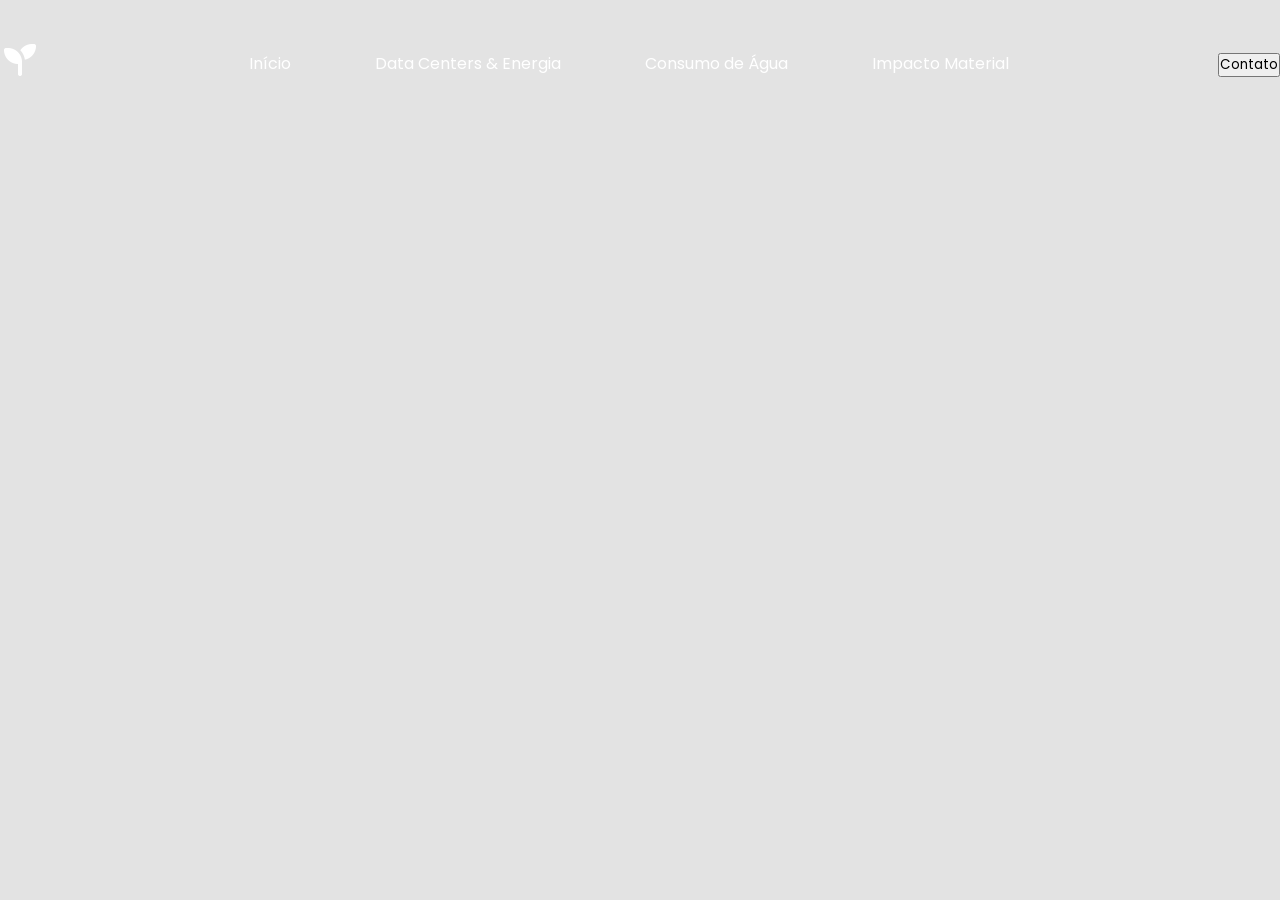
==== pages/agua.html @ 5711cf9c "page-ajuda" ====
<!DOCTYPE html>
<html lang="pt-br">
<head>
    <meta charset="UTF-8">
    <meta name="viewport" content="width=device-width, initial-scale=1.0">
    <title>Data Centers & Energia</title>
    <link rel="stylesheet" href="../css/style.css">
    <link rel="stylesheet" href="../css/agua.css">

    <!-- Google Fonts -->
    <link rel="preconnect" href="https://fonts.googleapis.com">
    <link rel="preconnect" href="https://fonts.gstatic.com" crossorigin>
    <link href="https://fonts.googleapis.com/css2?family=Poppins:ital,wght@0,100;0,200;0,300;0,400;0,500;0,600;0,700;0,800;0,900;1,100;1,200;1,300;1,400;1,500;1,600;1,700;1,800;1,900&display=swap" rel="stylesheet">
    <!-- /Google Fonts -->

</head>
<body>
    <header id="header">
        <div class="interface">
            <section class="logo">
                <img class="logo-branca" src="../images/logo.png" alt="Logotipo do site">
                <img class="logo-preta" src="../images/logo-contraste.png" alt="Logotipo do site">
            </section>

            <section class="menu-desktop">
                <nav>
                    <ul>
                        <li><a href="../index.html">Início</a></li>
                        <li><a href="pages/energia.html">Data Centers & Energia</a></li>
                        <li><a href="pages/agua.html">Consumo de Água</a></li>
                        <li><a href="pages/impacto.html">Impacto Material</a></li>
                    </ul>
                </nav>
            </section>

            <section class="btn-contato">
                <a href="#">
                    <button>Contato</button>
                </a>
            </section>
        </div>
    </header>

    <!-- Scripts de JS -->
    <script src="../js/menu.js"></script>
</body>
</html>
---- css/style.css ----
*{
    margin: 0;
    padding: 0;
    box-sizing: border-box;
    font-family: "Poppins", sans-serif;
}

body {
    background-color: #E3E3E3;
}

.interface {
    max-width: 1280px;
    margin: 0 auto;
}

header .btn-ajuda button, .hero-site button, .ia button, .ajuda .btn-voltar button{
    font-size: 18px;
    background-color: transparent;
    border: 1px solid #fff;
    color: #fff;
    cursor: pointer;
    transform: .5s;
}

header .btn-ajuda button:hover, .hero-site button:hover, .ia button:hover, .ajuda .btn-voltar button:hover{
    background-color: #fff;
    color: #000;
}

/* Estilo do header */
header {
    width: 100%;
    padding: 40px 0;
    position: fixed;
    top: 0;
    left: 0;

    transition: .5s;
    z-index: 999;
}

header .interface {
    display: flex;
    justify-content: space-between;
    align-items: center;
}

header .logo img{
    max-width: 40px;
}

/* Estilo do menu dinâmico */

header .logo img.logo-preta{
    display: none;
}

header.rolar{
    background-color: #fff;
    padding: 20px 0;
    box-shadow: 0 0 8px #00000061;
}

header.rolar .menu-desktop nav ul li a{
    color: #000;
}

header.rolar .btn-ajuda button{
    border: 1px solid #000;
    color: #000;
}

header.rolar .btn-ajuda button:hover{
    background-color: #000;
    color: #fff;
}

header.rolar .logo img.logo-branca{
    display: none;
}

header.rolar .logo img.logo-preta{
    display: block;
}

/* ------------------------ */

header .menu-desktop nav ul{
    list-style-type: none;
}

header .menu-desktop nav ul li{
    display: inline-block;
    margin: 0 40px;
}

header .menu-desktop nav ul li a{
    color: #fff;
    text-decoration: none;
    display: inline-block;
    transition: .2s;
}

.menu-desktop nav a:hover{
    transform: scale(1.05);
}

header .btn-ajuda button{
    width: 140px;
    height: 50px;
}

/* Estilo do hero */
section.hero-site {
    height: 98vh;
    background-image: url(../images/bg-inicio-site.png);
    background-repeat: no-repeat;
    background-size: cover;
    background-position: center;
    color: #fff;
    background-color: rgba(0, 0, 0, 0.5);
    background-blend-mode: multiply;
}

.hero-site .interface{
    display: flex;
    align-items: center;
    height: 100%;
}

.hero-site .txt-hero h1{
    font-size: 4em;
    line-height: 70px;
    font-weight: 200;
}

.hero-site .txt-hero h1 span{
    display: block;
    font-weight: 800;
}

.hero-site .txt-hero p{
    font-size: 20px;
    font-weight: 300;
    margin: 20px 0;
}

.hero-site .txt-hero p span{
    display: block;
}

.hero-site button{
    width: 220px;
    height: 60px;
    font-size: 20px;
}

/* Estilo da criação do ENIAC */
section.historia{
    padding: 80px 0;
}

.historia .itens-container{
    display: flex;
    align-items: center;
    justify-content: space-between;
    gap: 10%;
    margin-bottom: 60px;
}

.historia .itens-container .img-itens img{
    max-width: 480px;
}

.historia .itens-container .txt-itens h3{
    font-size: 3em;
    line-height: 50px;
    margin-bottom: 20px;
}

.itens-container .txt-itens h3 span{
    font-weight: 300;
}

/* Estilo da seção de evolução da IA */
section.ia {
    height: 600px;

    background-image: url(../images/ia-evolucao.jpg);
    background-position: center;
    background-size: cover;
    background-repeat: no-repeat;
    background-attachment: fixed;

    position: relative;
    color: #fff;
    text-align: center;
}

.ia > .overlay{
    position: absolute;
    top: 0;
    left: 0;
    background-color: #000000d7;
    width: 100%;
    height: 100%;
    z-index: 1;
}

.ia > .interface{
    display: flex;
    align-items: center;
    justify-content: center;
    flex-direction: column;
    height: 100%;
    z-index: 2;
    position: relative;
}

.ia h3{
    font-size: 3em;
    line-height: 50px;
    font-weight: 200;
}

.ia h3 span{
    display: block;
    font-weight: 600;
}

.ia p{
    margin: 20px 0;
    font-size: 20px;
    font-weight: 300;
}

.ia button{
    width: 220px;
    height: 60px;
}

/* Estilo da sessão como funciona */
section.como-funciona{
    padding: 80px 0;
}

.txt-funciona, .instrucoes{
    display: inline-block;
    width: 50%;
    margin-right: -4px;
    vertical-align: top;
}

.como-funciona .txt-funciona{
    position: sticky;
    top: 50%;
    padding-bottom: 30px;
}

.como-funciona .txt-funciona h3{
    font-size: 4em;
    line-height: 60px;
    font-weight: 300;
}

.como-funciona .txt-funciona h3 span{
    display: block;
    font-weight: 700;
}

.instrucoes .instru-box{
    display: flex;
    align-items: center;
    gap: 20px;

    margin-bottom: 40px;
    border: 2px solid #000;
    padding: 20px;
}

.instrucoes .instru-box img{
    max-width: 100px;
}

.instrucoes .instru-box h4{
    font-size: 1.5em;
    font-weight: 800;
    margin-bottom: 10px;
}

.instrucoes .instru-box h4 span{
    font-weight: 300;
}

.instrucoes .instru-box p{
    line-height: 20px;
}

/* Estilo do rodapé */
footer{
    background-color: #000;
    width: 100%;
    text-align: center;
    padding: 30px 0;
}

footer .bottom-footer p{
    color: #fff;
    margin-top: 10px;
}

/* Header -Como ajudar */



header .logo img{
    max-width: 40px;
}

.ajuda header{
    background-color: #000;
    width: 100%;
    padding: 40px 0;
    position: fixed;
    top: 0;
    left: 0;

    transition: .5s;
    z-index: 999;
}

/* Botão Voltar */

.ajuda .btn-voltar button{
    width: 140px;
    height: 50px;
}

/* Sessão Como Ajudar */

section.como-ajudar{
    padding: 80px 0;
}

.txt-ajudar, .ajudar{
    width: 50%;
}

.como-ajudar .txt-ajudar{
    position: sticky;
    top: 50%;
    padding-bottom: 30px;
}

.como-ajudar .txt-ajudar h3{
    font-size: 4em;
    line-height: 60px;
    font-weight: 300;
}

.como-ajudar .txt-ajudar h3 span{
    display: block;
    font-weight: 700;
}

.ajudar .ajudar-box{
    display: flex;
    align-items: center;
    gap: 20px;

    margin-bottom: 40px;
    border: 2px solid #000;
    padding: 20px;
}

.ajudar .ajudar-box img{
    max-width: 100px;
}

.ajudar .ajudar-box h4{
    font-size: 1.5em;
    font-weight: 800;
    margin-bottom: 10px;
}

.ajudar .ajudar-box h4 span{
    font-weight: 300;
}

.ajudar .ajudar-box p{
    line-height: 20px;
}

.como-ajudar .interface{
    display: flex;
    align-items: center;
    justify-content: center;
    gap: 60px;
}

section.como-ajudar{
    padding: 180px 0 80px 0;
}
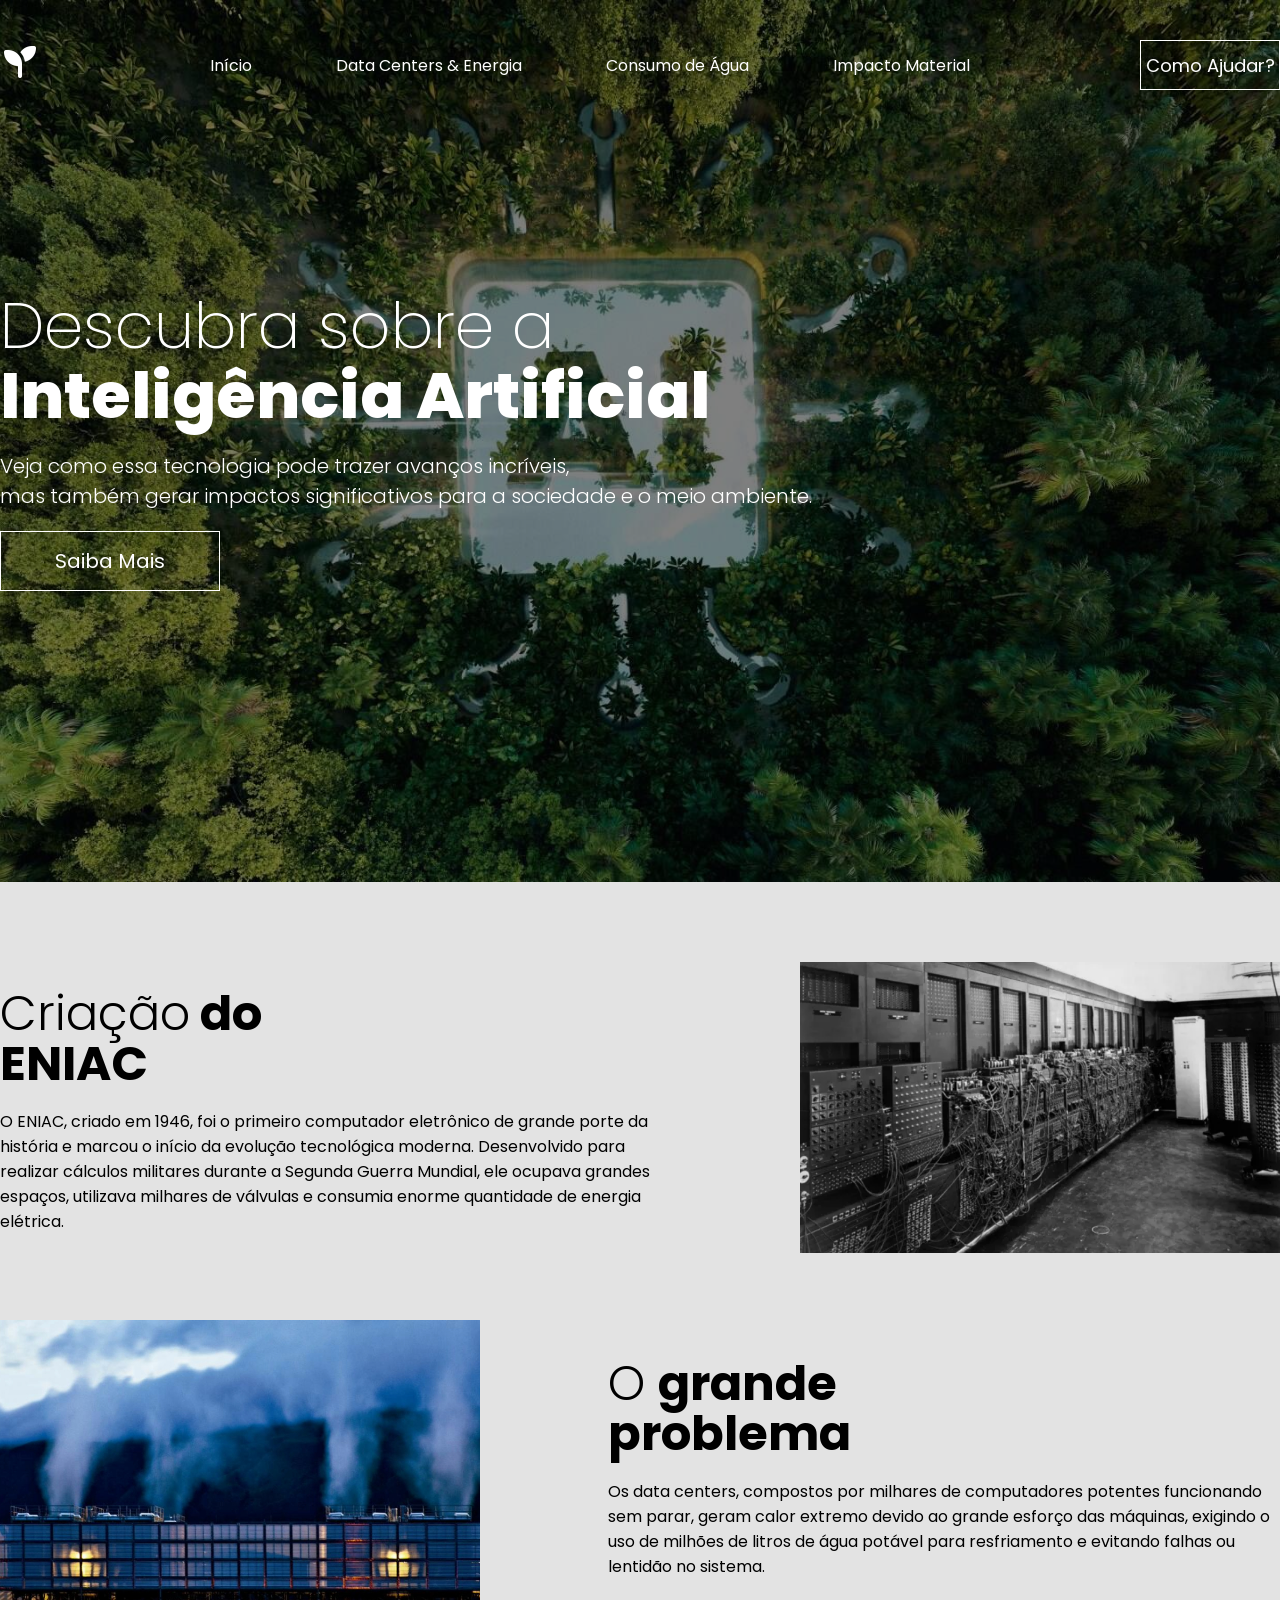
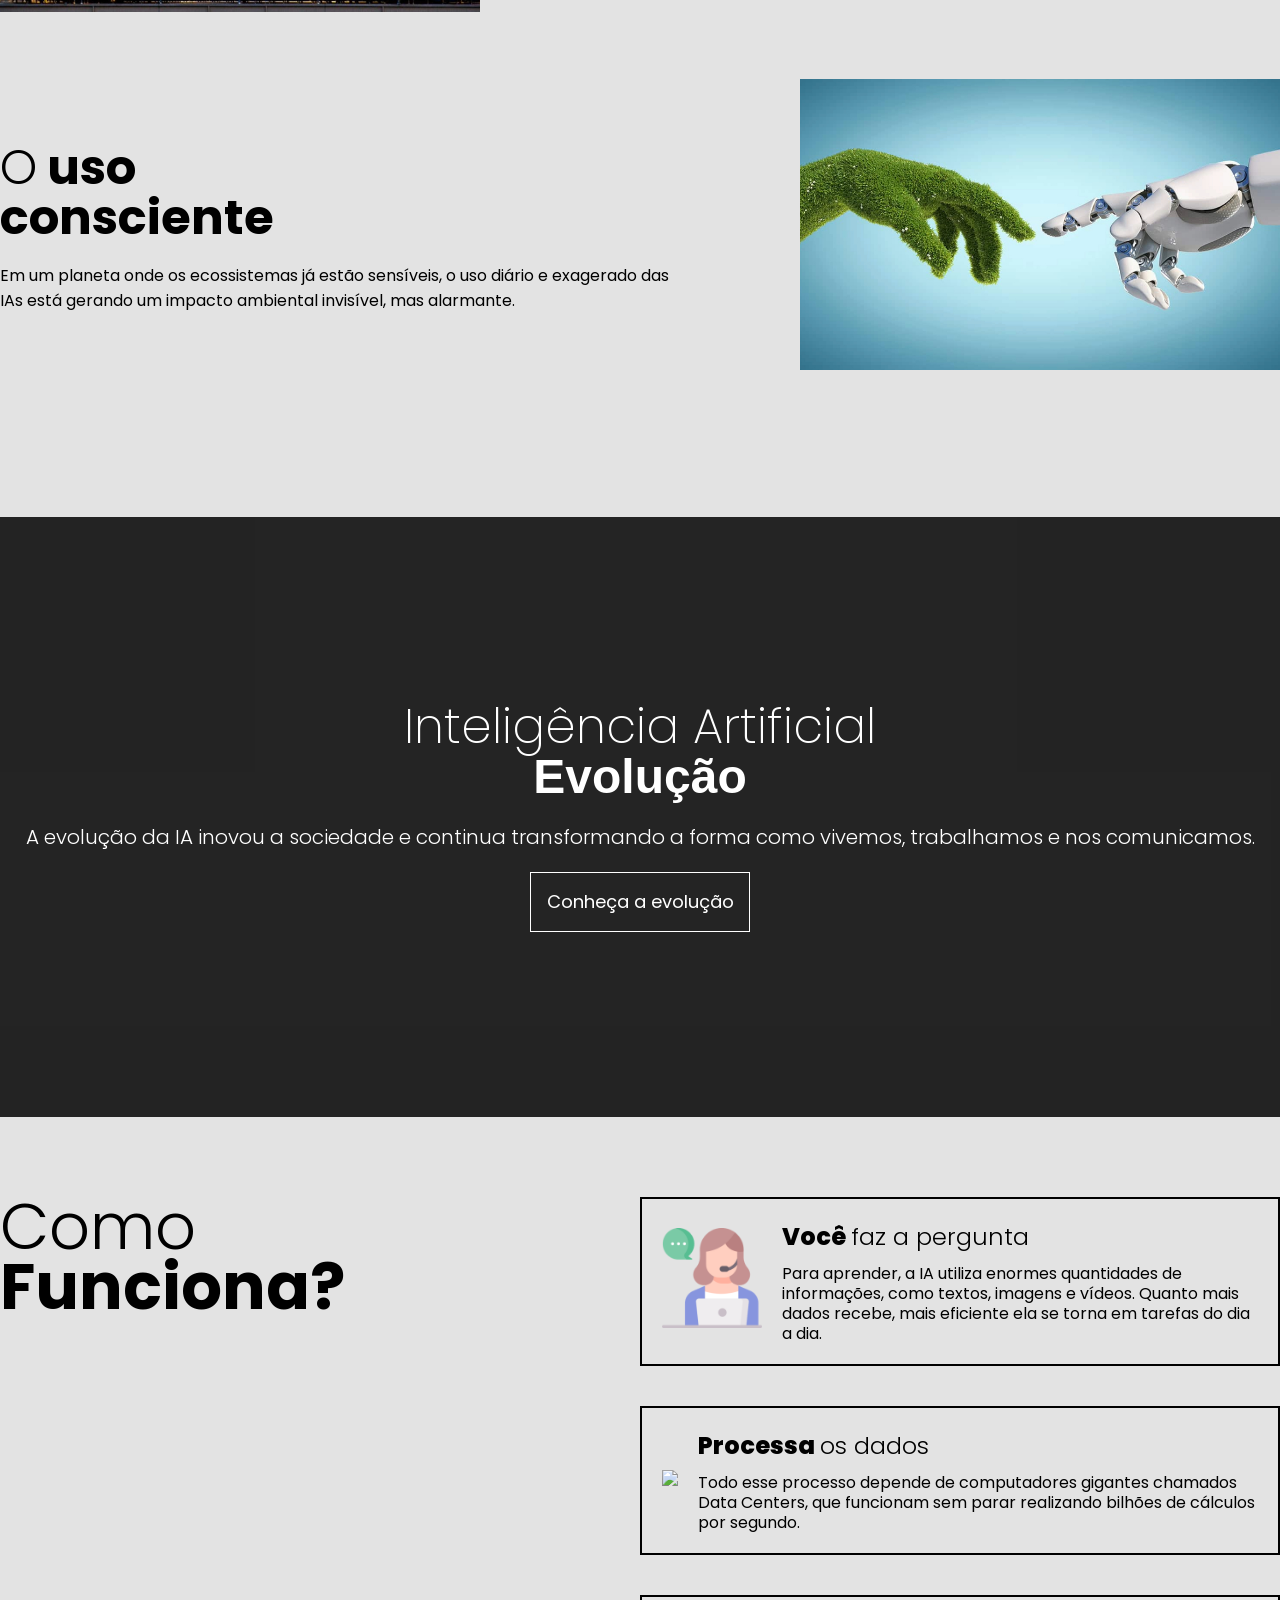
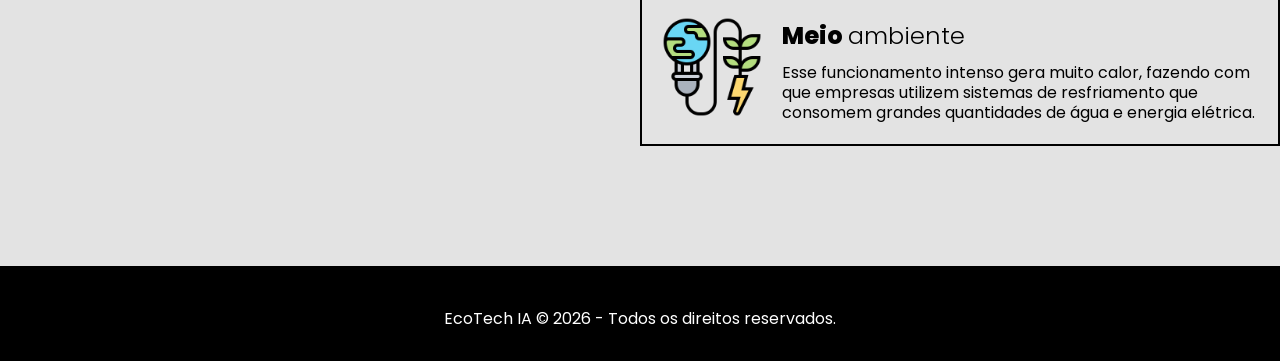
==== commit f024e356: "pages" ====
--- a/pages/agua.html
+++ b/pages/agua.html
@@ -3,9 +3,7 @@
 <head>
     <meta charset="UTF-8">
     <meta name="viewport" content="width=device-width, initial-scale=1.0">
-    <title>Data Centers & Energia</title>
     <link rel="stylesheet" href="../css/style.css">
-    <link rel="stylesheet" href="../css/agua.css">
 
     <!-- Google Fonts -->
     <link rel="preconnect" href="https://fonts.googleapis.com">
@@ -13,8 +11,9 @@
     <link href="https://fonts.googleapis.com/css2?family=Poppins:ital,wght@0,100;0,200;0,300;0,400;0,500;0,600;0,700;0,800;0,900;1,100;1,200;1,300;1,400;1,500;1,600;1,700;1,800;1,900&display=swap" rel="stylesheet">
     <!-- /Google Fonts -->
 
+    <title>Data Centers & Energia</title>
 </head>
-<body>
+<body class="agua">
     <header id="header">
         <div class="interface">
             <section class="logo">
@@ -26,21 +25,135 @@
                 <nav>
                     <ul>
                         <li><a href="../index.html">Início</a></li>
-                        <li><a href="pages/energia.html">Data Centers & Energia</a></li>
-                        <li><a href="pages/agua.html">Consumo de Água</a></li>
-                        <li><a href="pages/impacto.html">Impacto Material</a></li>
+                        <li><a href="energia.html">Data Centers & Energia</a></li>
+                        <li><a href="agua.html">Consumo de Água</a></li>
+                        <li><a href="impacto.html">Impacto Material</a></li>
                     </ul>
                 </nav>
             </section>
 
-            <section class="btn-contato">
-                <a href="#">
-                    <button>Contato</button>
+            <section class="btn-ajuda">
+                <a href="ajuda.html">
+                    <button>Como Ajudar?</button>
                 </a>
             </section>
         </div>
     </header>
 
+    <section class="hero-site">
+        <div class="interface">
+            <div class="txt-hero">
+                <h1>Descubra sobre a <span>Inteligência Artificial</span></h1>
+                <p>Veja como essa tecnologia pode trazer avanços incríveis, <span>mas também gerar impactos significativos para a sociedade e o meio ambiente.</span></p>
+                <a href="#">
+                    <button>Saiba Mais</button>
+                </a>
+            </div>
+        </div>
+    </section>
+
+    <section class="estrutura">
+        <div class="interface">
+            <article class="itens-container">
+                <div class="txt-itens">
+                    <h3><span>Criação</span> do<br> ENIAC</h3>
+                    <p>O ENIAC, criado em 1946, foi o primeiro computador eletrônico de grande porte da história e marcou o início da evolução tecnológica moderna. Desenvolvido para realizar cálculos militares durante a Segunda Guerra Mundial, ele ocupava grandes espaços, utilizava milhares de válvulas e consumia enorme quantidade de energia elétrica.</p>
+                </div>
+
+                <div class="img-itens">
+                    <img src="../images/eniac.png">
+                </div>
+            </article>
+
+            <article class="itens-container">
+                <div class="img-itens">
+                    <img src="../images/resfriamento-ia.jpg">
+                </div>
+
+                <div class="txt-itens">
+                    <h3><span>O </span> grande<br> problema</h3>
+                    <p>Os data centers, compostos por milhares de computadores potentes funcionando sem parar, geram calor extremo devido ao grande esforço das máquinas, exigindo o uso de milhões de litros de água potável para resfriamento e evitando falhas ou lentidão no sistema.</p>
+                </div>
+
+                
+            </article>
+
+            <article class="itens-container">
+                <div class="txt-itens">
+                    <h3><span>O</span> uso<br> consciente</h3>
+                    <p>Em um planeta onde os ecossistemas já estão sensíveis, o uso diário e exagerado das IAs está gerando um impacto ambiental invisível, mas alarmante.</p>
+                </div>
+
+                <div class="img-itens">
+                    <img src="../images/uso-consciente.jpg">
+                </div>
+            </article>
+        </div>
+    </section>
+
+    <section class="ia">
+        <div class="interface">
+            <h3>Inteligência Artificial <span>Evolução</span></h3>
+            <p>A evolução da IA inovou a sociedade e continua transformando a forma como vivemos, trabalhamos e nos comunicamos.</p>
+            <a href="#">
+                <button>Conheça a evolução</button>
+            </a>
+        </div>
+
+        <div class="overlay"></div>
+
+    </section>
+
+    <section class="como-funciona">
+        <div class="interface">
+            <div class="txt-funciona">
+                <h3>Como <span>Funciona?</span></h3>
+            </div>
+
+            <div class="instrucoes">
+
+                <article class="instru-box">
+                    <div class="img-instru-box">
+                        <img src="../images/pergunta.png">
+                    </div>
+                    <div class="txt-instru-box">
+                        <h4>Você <span>faz a pergunta</span></h4>
+                        <p>Para aprender, a IA utiliza enormes quantidades de informações, como textos, imagens e vídeos. Quanto mais dados recebe, mais eficiente ela se torna em tarefas do dia a dia.</p>
+                    </div>
+                </article>
+
+                <article class="instru-box">
+                    <div class="../img-instru-box">
+                        <img src="images/data-center.png">
+                    </div>
+                    <div class="txt-instru-box">
+                        <h4>Processa <span>os dados</span></h4>
+                        <p>Todo esse processo depende de computadores gigantes chamados Data Centers, que funcionam sem parar realizando bilhões de cálculos por segundo.</p>
+                    </div>
+                </article>
+
+                <article class="instru-box">
+                    <div class="img-instru-box">
+                        <img src="../images/energia.png">
+                    </div>
+                    <div class="txt-instru-box">
+                        <h4>Meio <span>ambiente</span></h4>
+                        <p>Esse funcionamento intenso gera muito calor, fazendo com que empresas utilizem sistemas de resfriamento que consomem grandes quantidades de água e energia elétrica.</p>
+                    </div>
+                </article>
+            </div>
+        </div>
+    </section>
+
+    <footer>
+        <div class="interface">
+            <section class="bottom-footer">
+                <p>EcoTech IA &copy; 2026 - Todos os direitos reservados.</p>
+            </section>
+            
+        </div>
+    </footer>
+
     <!-- Scripts de JS -->
     <script src="../js/menu.js"></script>
 </body>
--- a/css/style.css
+++ b/css/style.css
@@ -29,7 +29,7 @@
 }
 
 /* Estilo do header */
-header {
+header, .energia header, .agua header, .impacto header{
     width: 100%;
     padding: 40px 0;
     position: fixed;
@@ -40,73 +40,73 @@
     z-index: 999;
 }
 
-header .interface {
+header .interface, .energia header .interface, .agua header .interface, .impacto header .interface{
     display: flex;
     justify-content: space-between;
     align-items: center;
 }
 
-header .logo img{
+header .logo img, .energia header .logo img, .agua header .logo img, .impacto header .logo img{
     max-width: 40px;
 }
 
 /* Estilo do menu dinâmico */
 
-header .logo img.logo-preta{
+header .logo img.logo-preta, .energia header .logo img.logo-preta, .agua header .logo img.logo-preta, .impacto header .logo img.logo-preta{
     display: none;
 }
 
-header.rolar{
+header.rolar, .energia header.rolar, .agua header.rolar{
     background-color: #fff;
     padding: 20px 0;
     box-shadow: 0 0 8px #00000061;
 }
 
-header.rolar .menu-desktop nav ul li a{
+header.rolar .menu-desktop nav ul li a, .energia header.rolar .menu-desktop nav ul li a, .agua header.rolar .menu-desktop nav ul li a, .impacto header.rolar .menu-desktop nav ul li a, header.rolar .btn-ajuda button, .energia header.rolar .btn-ajuda button, agua header.rolar .btn-ajuda button, impacto header.rolar .btn-ajuda button{
     color: #000;
 }
 
-header.rolar .btn-ajuda button{
+header.rolar .btn-ajuda button, .energia header.rolar .btn-ajuda button, agua header.rolar .btn-ajuda button, impacto header.rolar .btn-ajuda button{
     border: 1px solid #000;
     color: #000;
 }
 
-header.rolar .btn-ajuda button:hover{
+header.rolar .btn-ajuda button:hover, .energia header.rolar .btn-ajuda button:hover, .agua header.rolar .btn-ajuda button:hover, .impacto header.rolar .btn-ajuda button:hover{
     background-color: #000;
     color: #fff;
 }
 
-header.rolar .logo img.logo-branca{
+header.rolar .logo img.logo-branca, .energia header.rolar .logo img.logo-branca, .agua header.rolar .logo img.logo-branca{
     display: none;
 }
 
-header.rolar .logo img.logo-preta{
+header.rolar .logo img.logo-preta, .energia header.rolar .logo img.logo-preta, .agua header.rolar .logo img.logo-preta, .impacto header.rolar .logo img.logo-preta{
     display: block;
 }
 
 /* ------------------------ */
 
-header .menu-desktop nav ul{
+header .menu-desktop nav ul, .energia header .menu-desktop nav ul, .agua header .menu-desktop nav ul{
     list-style-type: none;
 }
 
-header .menu-desktop nav ul li{
+header .menu-desktop nav ul li, .energia header .menu-desktop nav ul li, .agua header .menu-desktop nav ul li, .impacto header .menu-desktop nav ul li{
     display: inline-block;
     margin: 0 40px;
 }
 
-header .menu-desktop nav ul li a{
+header .menu-desktop nav ul li a, .energia header .menu-desktop nav ul li a, .agua header .menu-desktop nav ul li a, .impacto header .menu-desktop nav ul li a{
     color: #fff;
     text-decoration: none;
     display: inline-block;
     transition: .2s;
 }
 
-.menu-desktop nav a:hover{
+.menu-desktop nav a:hover, .energia .menu-desktop nav a:hover, .agua .menu-desktop nav a:hover, .impacto .menu-desktop nav a:hover{
     transform: scale(1.05);
 }
 
-header .btn-ajuda button{
+header .btn-ajuda button, .energia header .btn-ajuda button, .agua header .btn-ajuda button, .impacto header .btn-ajuda button{
     width: 140px;
     height: 50px;
 }
@@ -157,11 +157,11 @@
 }
 
 /* Estilo da criação do ENIAC */
-section.historia{
+section.historia, section.estrutura{
     padding: 80px 0;
 }
 
-.historia .itens-container{
+.historia .itens-container, .estrutura .itens-container{
     display: flex;
     align-items: center;
     justify-content: space-between;
@@ -169,17 +169,17 @@
     margin-bottom: 60px;
 }
 
-.historia .itens-container .img-itens img{
+.historia .itens-container .img-itens img, .estrutura .itens-container .img-itens img{
     max-width: 480px;
 }
 
-.historia .itens-container .txt-itens h3{
+.historia .itens-container .txt-itens h3, .estrutura .itens-container .txt-itens h3{
     font-size: 3em;
     line-height: 50px;
     margin-bottom: 20px;
 }
 
-.itens-container .txt-itens h3 span{
+.itens-container .txt-itens h3 span, .estrutura .itens-container .txt-itens h3 span{
     font-weight: 300;
 }
 
@@ -310,9 +310,7 @@
     margin-top: 10px;
 }
 
-/* Header -Como ajudar */
-
-
+/* Header - Como ajudar */
 
 header .logo img{
     max-width: 40px;
@@ -402,3 +400,6 @@
 section.como-ajudar{
     padding: 180px 0 80px 0;
 }
+
+/* Header - Data Centers & Energia */
+
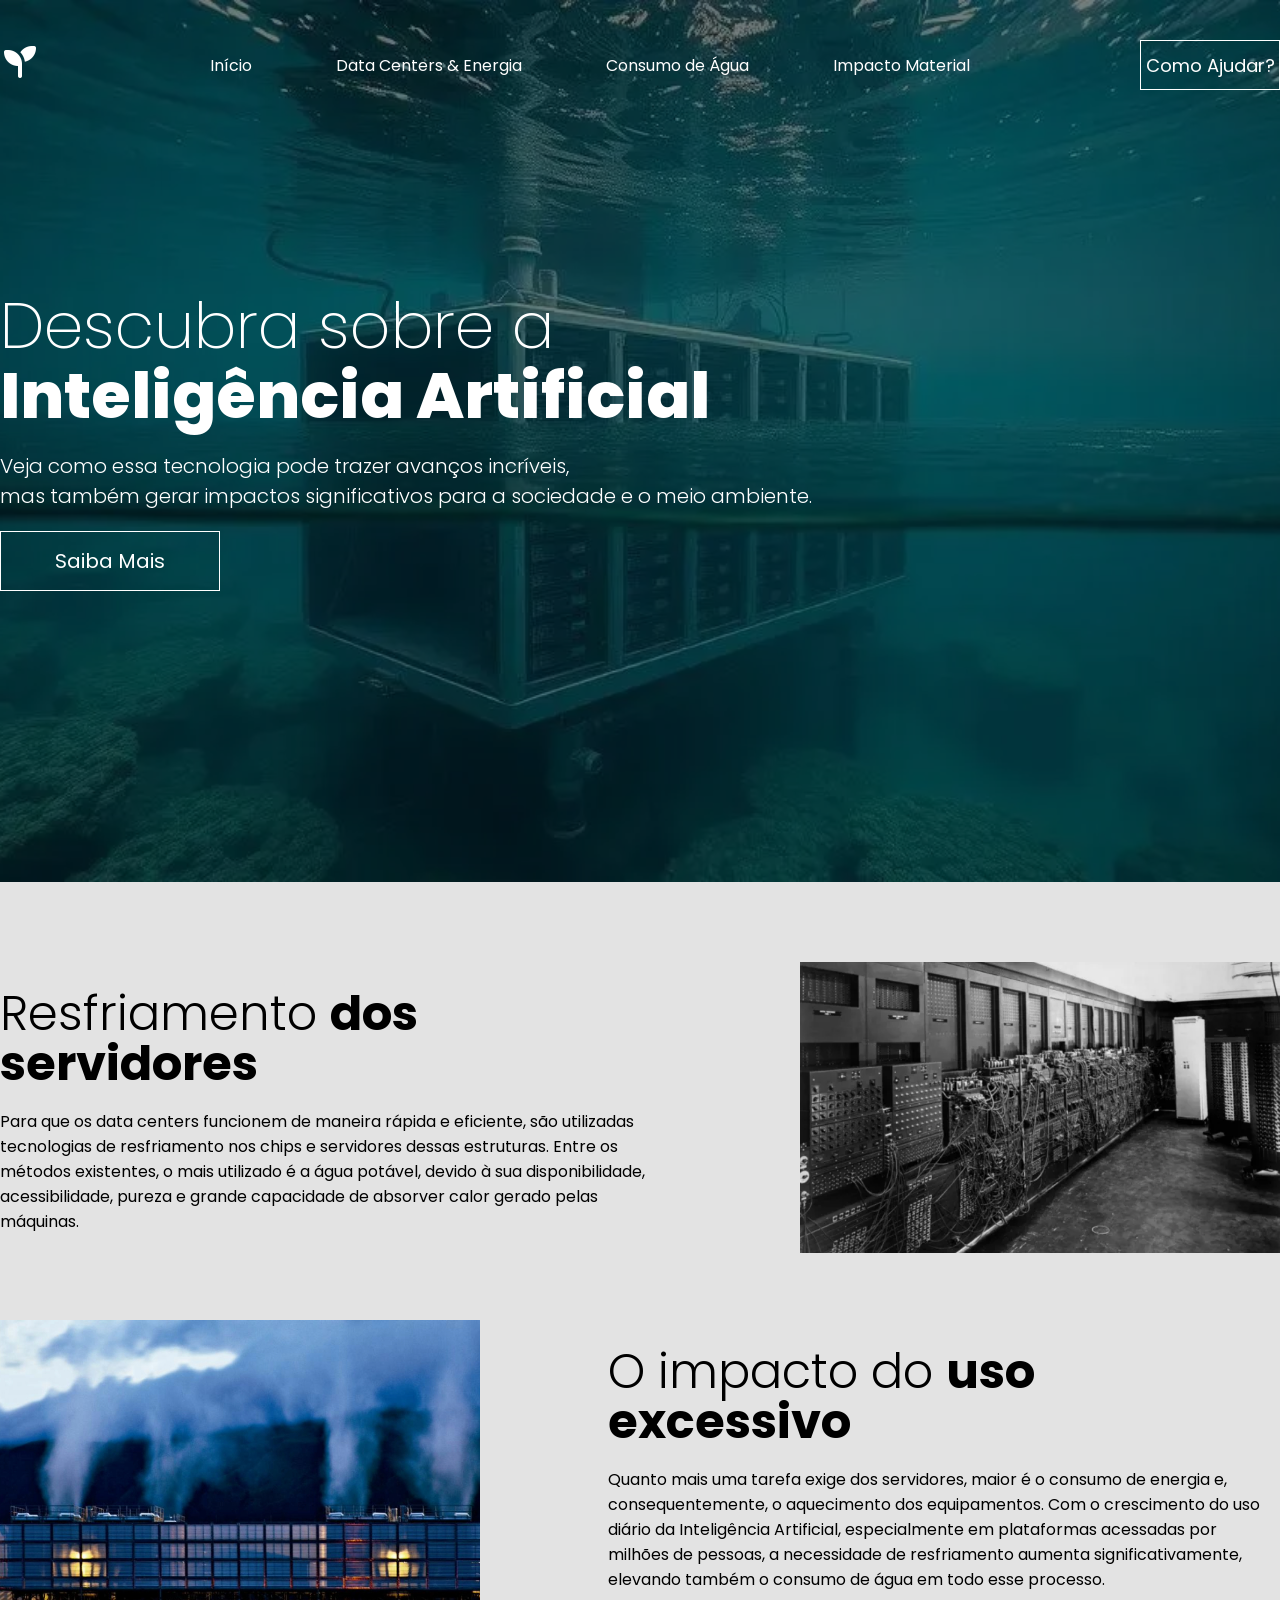
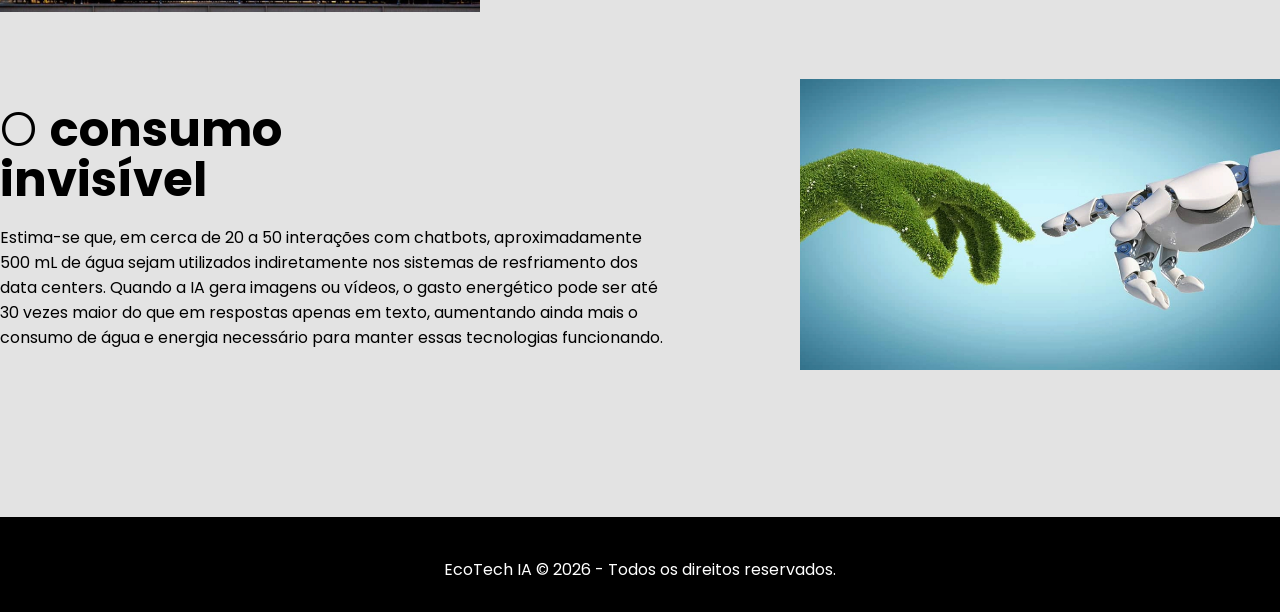
==== commit 6408d98e: "todas-pages" ====
--- a/pages/agua.html
+++ b/pages/agua.html
@@ -56,8 +56,8 @@
         <div class="interface">
             <article class="itens-container">
                 <div class="txt-itens">
-                    <h3><span>Criação</span> do<br> ENIAC</h3>
-                    <p>O ENIAC, criado em 1946, foi o primeiro computador eletrônico de grande porte da história e marcou o início da evolução tecnológica moderna. Desenvolvido para realizar cálculos militares durante a Segunda Guerra Mundial, ele ocupava grandes espaços, utilizava milhares de válvulas e consumia enorme quantidade de energia elétrica.</p>
+                    <h3><span>Resfriamento </span>dos <br>servidores</h3>
+                    <p>Para que os data centers funcionem de maneira rápida e eficiente, são utilizadas tecnologias de resfriamento nos chips e servidores dessas estruturas. Entre os métodos existentes, o mais utilizado é a água potável, devido à sua disponibilidade, acessibilidade, pureza e grande capacidade de absorver calor gerado pelas máquinas.</p>
                 </div>
 
                 <div class="img-itens">
@@ -71,8 +71,8 @@
                 </div>
 
                 <div class="txt-itens">
-                    <h3><span>O </span> grande<br> problema</h3>
-                    <p>Os data centers, compostos por milhares de computadores potentes funcionando sem parar, geram calor extremo devido ao grande esforço das máquinas, exigindo o uso de milhões de litros de água potável para resfriamento e evitando falhas ou lentidão no sistema.</p>
+                    <h3><span>O impacto do </span>uso <br>excessivo</h3>
+                    <p>Quanto mais uma tarefa exige dos servidores, maior é o consumo de energia e, consequentemente, o aquecimento dos equipamentos. Com o crescimento do uso diário da Inteligência Artificial, especialmente em plataformas acessadas por milhões de pessoas, a necessidade de resfriamento aumenta significativamente, elevando também o consumo de água em todo esse processo.</p>
                 </div>
 
                 
@@ -80,68 +80,14 @@
 
             <article class="itens-container">
                 <div class="txt-itens">
-                    <h3><span>O</span> uso<br> consciente</h3>
-                    <p>Em um planeta onde os ecossistemas já estão sensíveis, o uso diário e exagerado das IAs está gerando um impacto ambiental invisível, mas alarmante.</p>
+                    <h3><span>O </span>consumo <br>invisível</h3>
+                    <p>Estima-se que, em cerca de 20 a 50 interações com chatbots, aproximadamente 500 mL de água sejam utilizados indiretamente nos sistemas de resfriamento dos data centers. Quando a IA gera imagens ou vídeos, o gasto energético pode ser até 30 vezes maior do que em respostas apenas em texto, aumentando ainda mais o consumo de água e energia necessário para manter essas tecnologias funcionando.</p>
                 </div>
 
                 <div class="img-itens">
                     <img src="../images/uso-consciente.jpg">
                 </div>
             </article>
-        </div>
-    </section>
-
-    <section class="ia">
-        <div class="interface">
-            <h3>Inteligência Artificial <span>Evolução</span></h3>
-            <p>A evolução da IA inovou a sociedade e continua transformando a forma como vivemos, trabalhamos e nos comunicamos.</p>
-            <a href="#">
-                <button>Conheça a evolução</button>
-            </a>
-        </div>
-
-        <div class="overlay"></div>
-
-    </section>
-
-    <section class="como-funciona">
-        <div class="interface">
-            <div class="txt-funciona">
-                <h3>Como <span>Funciona?</span></h3>
-            </div>
-
-            <div class="instrucoes">
-
-                <article class="instru-box">
-                    <div class="img-instru-box">
-                        <img src="../images/pergunta.png">
-                    </div>
-                    <div class="txt-instru-box">
-                        <h4>Você <span>faz a pergunta</span></h4>
-                        <p>Para aprender, a IA utiliza enormes quantidades de informações, como textos, imagens e vídeos. Quanto mais dados recebe, mais eficiente ela se torna em tarefas do dia a dia.</p>
-                    </div>
-                </article>
-
-                <article class="instru-box">
-                    <div class="../img-instru-box">
-                        <img src="images/data-center.png">
-                    </div>
-                    <div class="txt-instru-box">
-                        <h4>Processa <span>os dados</span></h4>
-                        <p>Todo esse processo depende de computadores gigantes chamados Data Centers, que funcionam sem parar realizando bilhões de cálculos por segundo.</p>
-                    </div>
-                </article>
-
-                <article class="instru-box">
-                    <div class="img-instru-box">
-                        <img src="../images/energia.png">
-                    </div>
-                    <div class="txt-instru-box">
-                        <h4>Meio <span>ambiente</span></h4>
-                        <p>Esse funcionamento intenso gera muito calor, fazendo com que empresas utilizem sistemas de resfriamento que consomem grandes quantidades de água e energia elétrica.</p>
-                    </div>
-                </article>
-            </div>
         </div>
     </section>
 
--- a/css/style.css
+++ b/css/style.css
@@ -401,5 +401,139 @@
     padding: 180px 0 80px 0;
 }
 
-/* Header - Data Centers & Energia */
-
+/* Hero - Data Centers & Energia */
+
+.energia section.hero-site {
+    height: 98vh;
+    background-image: url(../images/bg-data-center.jpg);
+    background-repeat: no-repeat;
+    background-size: cover;
+    background-position: center;
+    color: #fff;
+    background-color: rgba(0, 0, 0, 0.5);
+    background-blend-mode: multiply;
+}
+
+.energia .hero-site .interface{
+    display: flex;
+    align-items: center;
+    height: 100%;
+}
+
+.energia .hero-site .txt-hero h1{
+    font-size: 4em;
+    line-height: 70px;
+    font-weight: 200;
+}
+
+.energia .hero-site .txt-hero h1 span{
+    display: block;
+    font-weight: 800;
+}
+
+.energia .hero-site .txt-hero p{
+    font-size: 20px;
+    font-weight: 300;
+    margin: 20px 0;
+}
+
+.energia .hero-site .txt-hero p span{
+    display: block;
+}
+
+.hero-site button{
+    width: 220px;
+    height: 60px;
+    font-size: 20px;
+}
+
+/* Hero - Consumo de Água */
+.agua section.hero-site {
+    height: 98vh;
+    background-image: url(../images/agua-bg.png);
+    background-repeat: no-repeat;
+    background-size: cover;
+    background-position: center;
+    color: #fff;
+    background-color: rgba(0, 0, 0, 0.5);
+    background-blend-mode: multiply;
+}
+
+.agua .hero-site .interface{
+    display: flex;
+    align-items: center;
+    height: 100%;
+}
+
+.agua .hero-site .txt-hero h1{
+    font-size: 4em;
+    line-height: 70px;
+    font-weight: 200;
+}
+
+.agua .hero-site .txt-hero h1 span{
+    display: block;
+    font-weight: 800;
+}
+
+.agua .hero-site .txt-hero p{
+    font-size: 20px;
+    font-weight: 300;
+    margin: 20px 0;
+}
+
+.agua .hero-site .txt-hero p span{
+    display: block;
+}
+
+.hero-site button{
+    width: 220px;
+    height: 60px;
+    font-size: 20px;
+}
+
+/* Hero - Impacto Ambiental */
+
+.impacto section.hero-site {
+    height: 98vh;
+    background-image: url(../images/bg-impacto.jpg);
+    background-repeat: no-repeat;
+    background-size: cover;
+    background-position: center;
+    color: #fff;
+    background-color: rgba(0, 0, 0, 0.5);
+    background-blend-mode: multiply;
+}
+
+.impacto .hero-site .interface{
+    display: flex;
+    align-items: center;
+    height: 100%;
+}
+
+.impacto .hero-site .txt-hero h1{
+    font-size: 4em;
+    line-height: 70px;
+    font-weight: 200;
+}
+
+.impacto .hero-site .txt-hero h1 span{
+    display: block;
+    font-weight: 800;
+}
+
+.impacto .hero-site .txt-hero p{
+    font-size: 20px;
+    font-weight: 300;
+    margin: 20px 0;
+}
+
+.impacto .hero-site .txt-hero p span{
+    display: block;
+}
+
+.hero-site button{
+    width: 220px;
+    height: 60px;
+    font-size: 20px;
+}
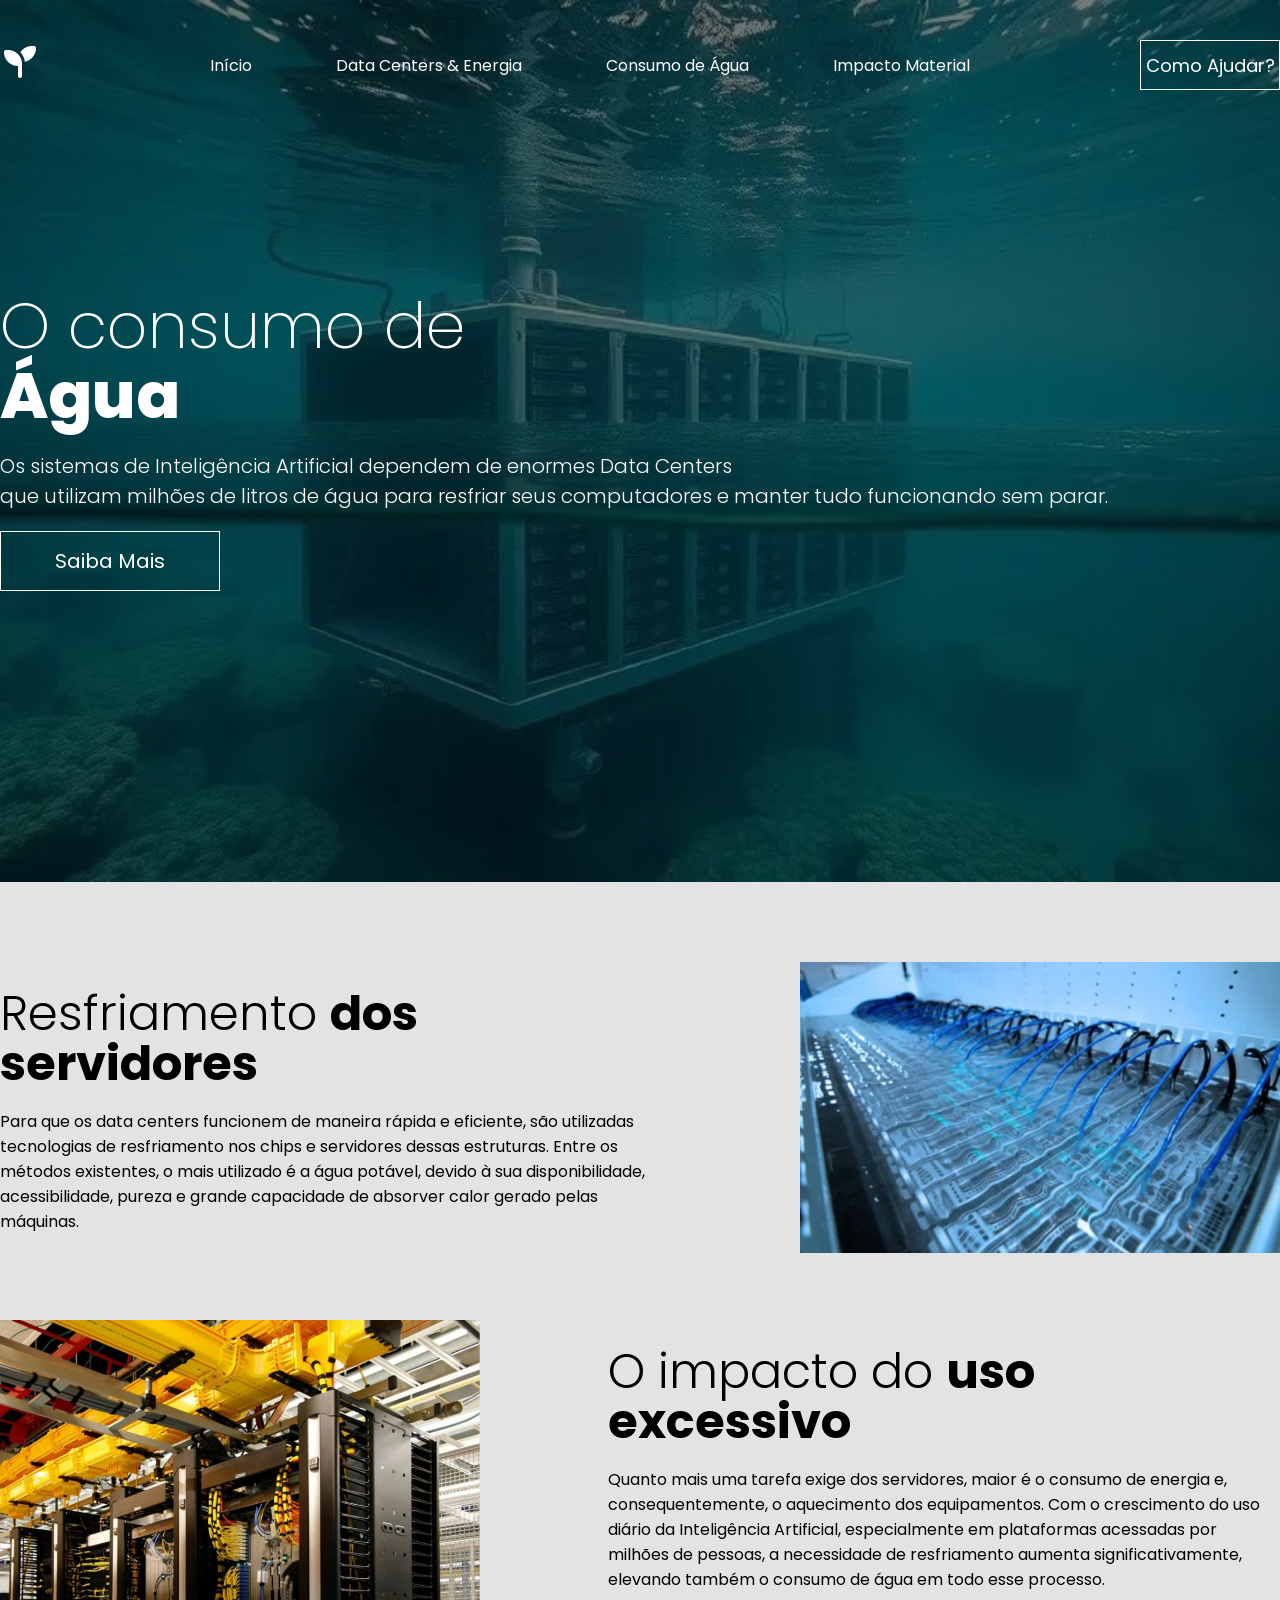
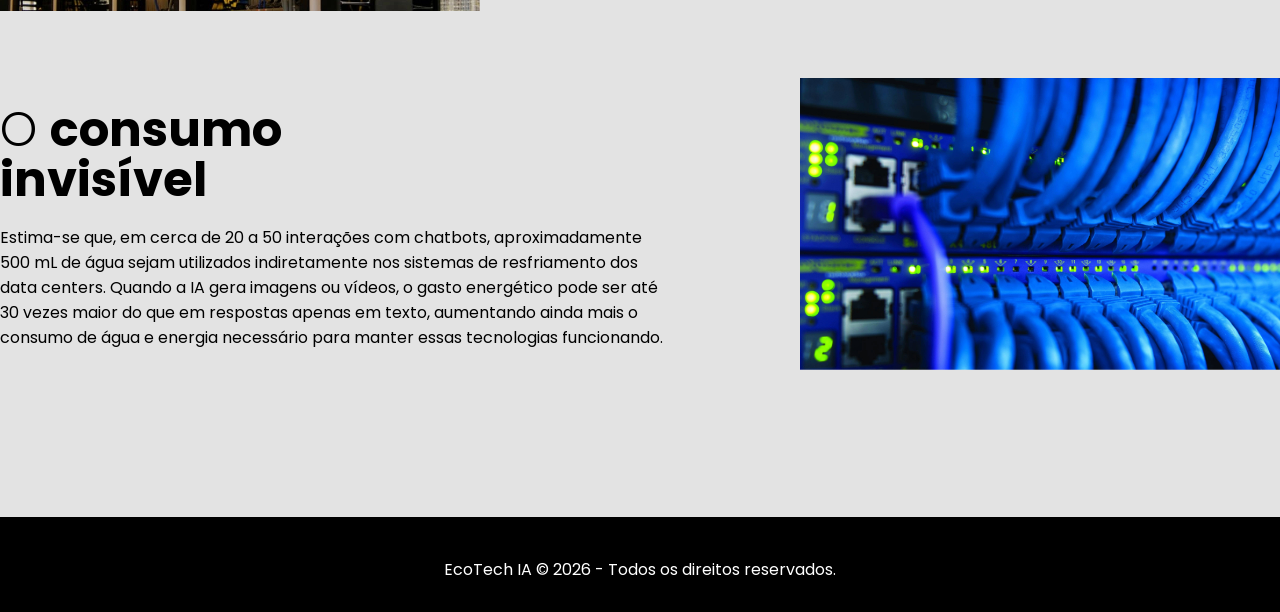
==== commit 76c656b5: "versão final" ====
--- a/pages/agua.html
+++ b/pages/agua.html
@@ -43,16 +43,16 @@
     <section class="hero-site">
         <div class="interface">
             <div class="txt-hero">
-                <h1>Descubra sobre a <span>Inteligência Artificial</span></h1>
-                <p>Veja como essa tecnologia pode trazer avanços incríveis, <span>mas também gerar impactos significativos para a sociedade e o meio ambiente.</span></p>
-                <a href="#">
+                <h1>O consumo de <span>Água</span></h1>
+                <p>Os sistemas de Inteligência Artificial dependem de enormes Data Centers <span>que utilizam milhões de litros de água para resfriar seus computadores e manter tudo funcionando sem parar.</span></p>
+                <a href="#estrutura">
                     <button>Saiba Mais</button>
                 </a>
             </div>
         </div>
     </section>
 
-    <section class="estrutura">
+    <section class="estrutura" id="estrutura">
         <div class="interface">
             <article class="itens-container">
                 <div class="txt-itens">
@@ -61,13 +61,13 @@
                 </div>
 
                 <div class="img-itens">
-                    <img src="../images/eniac.png">
+                    <img src="../images/refriamento-dc.png">
                 </div>
             </article>
 
             <article class="itens-container">
                 <div class="img-itens">
-                    <img src="../images/resfriamento-ia.jpg">
+                    <img src="../images/2-agua.jpg">
                 </div>
 
                 <div class="txt-itens">
@@ -85,7 +85,7 @@
                 </div>
 
                 <div class="img-itens">
-                    <img src="../images/uso-consciente.jpg">
+                    <img src="../images/3-agua.jpg">
                 </div>
             </article>
         </div>
--- a/css/style.css
+++ b/css/style.css
@@ -3,6 +3,11 @@
     padding: 0;
     box-sizing: border-box;
     font-family: "Poppins", sans-serif;
+}
+
+html{
+    scroll-behavior: smooth;
+    transition: .5s;
 }
 
 body {
@@ -40,7 +45,7 @@
     z-index: 999;
 }
 
-header .interface, .energia header .interface, .agua header .interface, .impacto header .interface{
+header .interface, .energia header .interface, .agua header .estrutura, .impacto header .interface{
     display: flex;
     justify-content: space-between;
     align-items: center;
@@ -235,10 +240,7 @@
     font-weight: 300;
 }
 
-.ia button{
-    width: 220px;
-    height: 60px;
-}
+
 
 /* Estilo da sessão como funciona */
 section.como-funciona{
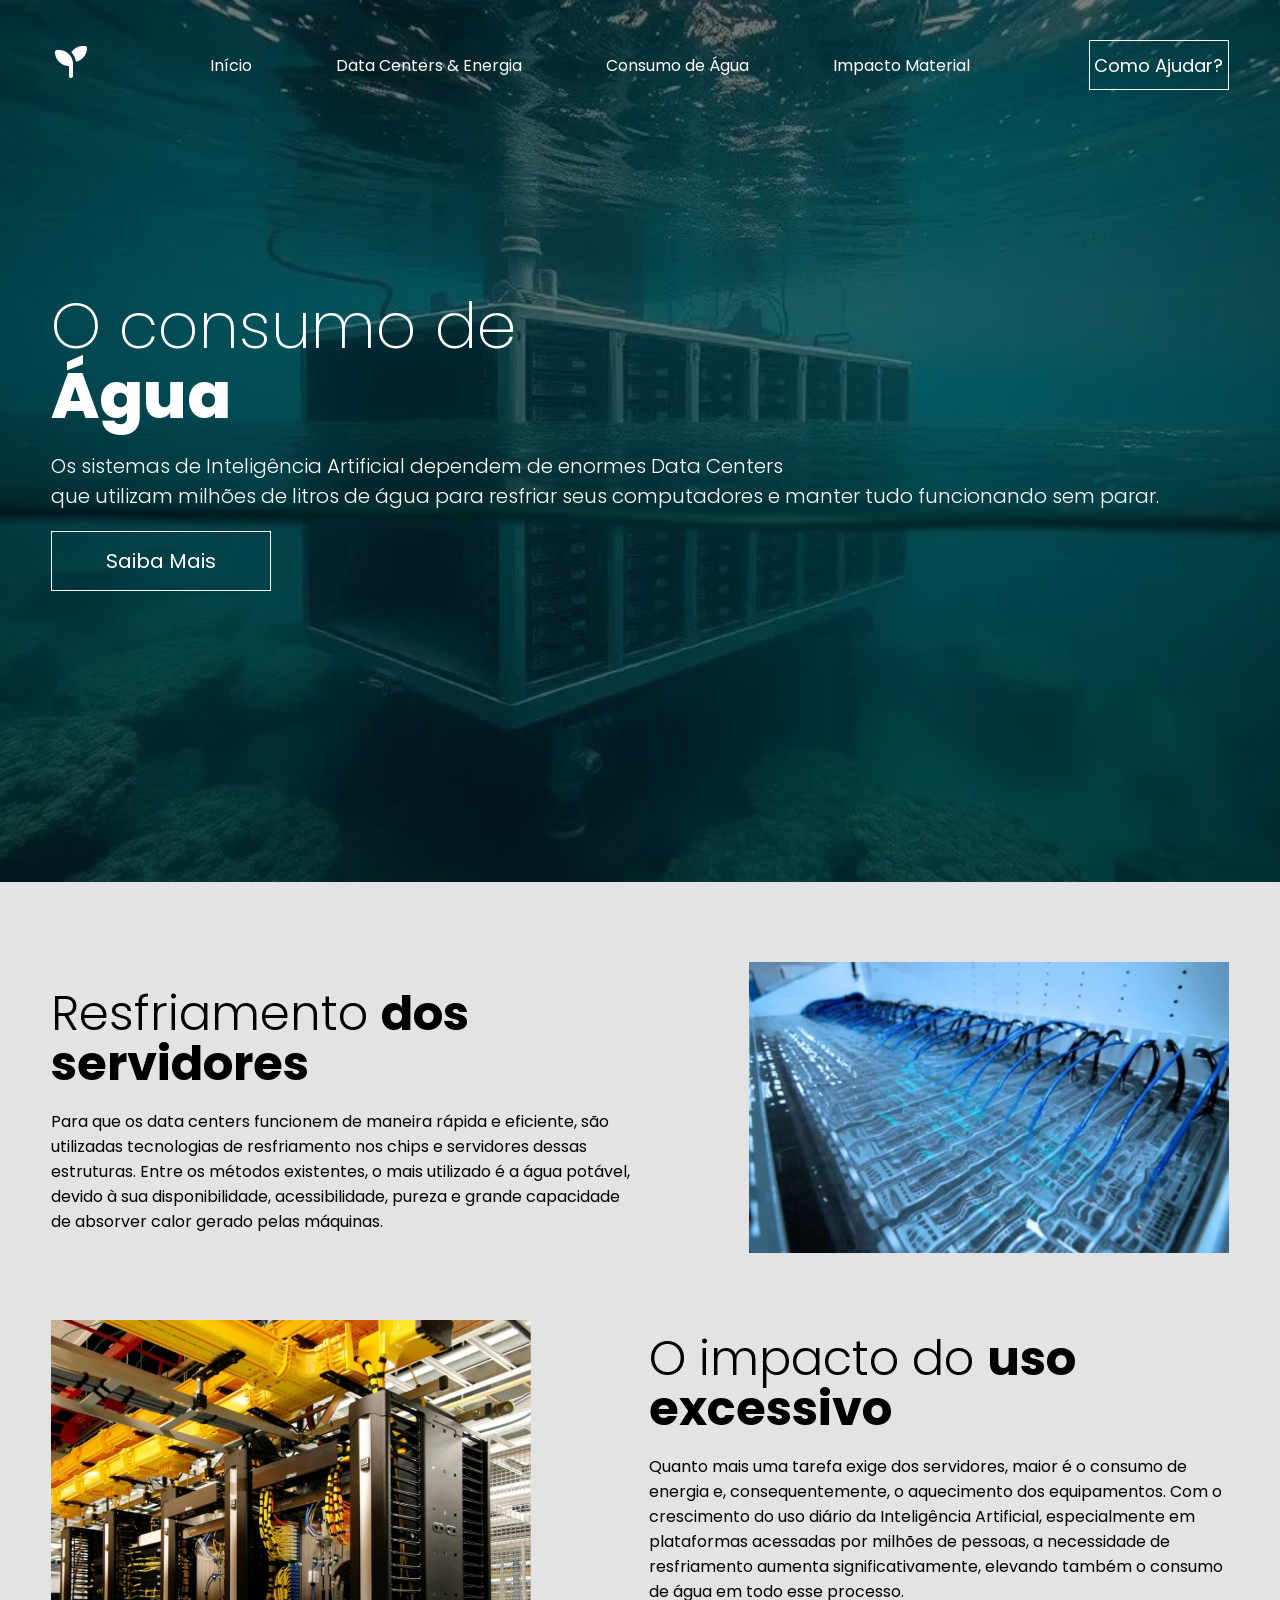
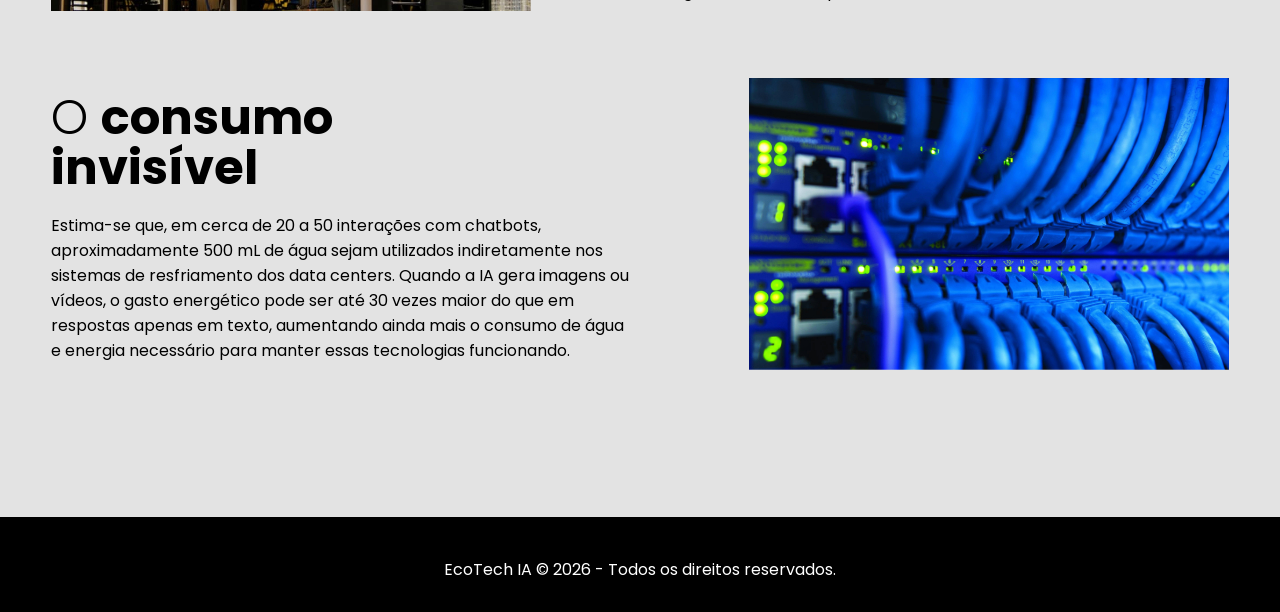
==== commit 692f7241: "responsivo" ====
--- a/pages/agua.html
+++ b/pages/agua.html
@@ -4,6 +4,7 @@
     <meta charset="UTF-8">
     <meta name="viewport" content="width=device-width, initial-scale=1.0">
     <link rel="stylesheet" href="../css/style.css">
+    <link rel="stylesheet" href="../css/responsive.css" media="screen">
 
     <!-- Google Fonts -->
     <link rel="preconnect" href="https://fonts.googleapis.com">
@@ -37,7 +38,23 @@
                     <button>Como Ajudar?</button>
                 </a>
             </section>
+
+            <div class="btn-menu-mob" id="btn-menu-mob">
+                <div class="line-menumob-1"></div>
+                <div class="line-menumob-2"></div>
+            </div>
         </div>
+
+        <section class="menu-mobile" id="menu-mobile">
+                <nav>
+                    <ul>
+                        <li><a href="../index.html">Início</a></li>
+                        <li><a href="energia.html">Data Centers & Energia</a></li>
+                        <li><a href="agua.html">Consumo de Água</a></li>
+                        <li><a href="impacto.html">Impacto Material</a></li>
+                    </ul>
+                </nav>
+            </section>
     </header>
 
     <section class="hero-site">
@@ -66,11 +83,11 @@
             </article>
 
             <article class="itens-container">
-                <div class="img-itens">
+                <div class="img-itens item-1">
                     <img src="../images/2-agua.jpg">
                 </div>
 
-                <div class="txt-itens">
+                <div class="txt-itens item-2">
                     <h3><span>O impacto do </span>uso <br>excessivo</h3>
                     <p>Quanto mais uma tarefa exige dos servidores, maior é o consumo de energia e, consequentemente, o aquecimento dos equipamentos. Com o crescimento do uso diário da Inteligência Artificial, especialmente em plataformas acessadas por milhões de pessoas, a necessidade de resfriamento aumenta significativamente, elevando também o consumo de água em todo esse processo.</p>
                 </div>
@@ -102,5 +119,6 @@
 
     <!-- Scripts de JS -->
     <script src="../js/menu.js"></script>
+    <script src="../js/btn-menu-mob.js"></script>
 </body>
 </html>
--- a/css/style.css
+++ b/css/style.css
@@ -17,6 +17,7 @@
 .interface {
     max-width: 1280px;
     margin: 0 auto;
+    padding: 0 4%;
 }
 
 header .btn-ajuda button, .hero-site button, .ia button, .ajuda .btn-voltar button{
@@ -45,7 +46,7 @@
     z-index: 999;
 }
 
-header .interface, .energia header .interface, .agua header .estrutura, .impacto header .interface{
+header .interface, .energia header .interface, .agua header .interface, .impacto header .interface{
     display: flex;
     justify-content: space-between;
     align-items: center;
@@ -53,6 +54,95 @@
 
 header .logo img, .energia header .logo img, .agua header .logo img, .impacto header .logo img{
     max-width: 40px;
+}
+
+/* Estilo do botão de menu mobile */
+
+header .btn-menu-mob, .energia header .btn-menu-mob, .agua header .btn-menu-mob, .impacto header .btn-menu-mob, .ajuda header .btn-menu-mob{
+    display: none;
+    position: relative;
+    z-index: 999;
+}
+
+header .btn-menu-mob div, .energia header .btn-menu-mob div, .agua header .btn-menu-mob div, .impacto header .btn-menu-mob div, .ajuda header .btn-menu-mob div{
+    background-color: #fff;
+    height: 3px;
+    margin: 10px 0;
+    transition: .2s;
+}
+
+
+header .btn-menu-mob .line-menumob-1, .energia header .btn-menu-mob .line-menumob-1, .agua header .btn-menu-mob .line-menumob-1, .impacto header .btn-menu-mob .line-menumob-1, .ajuda header .btn-menu-mob .line-menumob-1{
+    width: 30px;
+}
+
+header .btn-menu-mob .line-menumob-2, .energia header .btn-menu-mob .line-menumob-2, .agua header .btn-menu-mob .line-menumob-2, .impacto header .btn-menu-mob .line-menumob-2, .ajuda header .btn-menu-mob .line-menumob-2{
+    width: 20px;
+}
+
+header.rolar .btn-menu-mob div{
+    background-color: #000;
+}
+
+header .btn-menu-mob .line-menumob-1.ativo1, .energia header .btn-menu-mob .line-menumob-1.ativo1, .agua header .btn-menu-mob .line-menumob-1.ativo1, .impacto header .btn-menu-mob .line-menumob-1.ativo1, .ajuda header .btn-menu-mob .line-menumob-1.ativo1{
+    transform: rotate(45deg) translate(30%);
+    background-color: #fff;
+}
+
+header .btn-menu-mob .line-menumob-2.ativo2, .energia header .btn-menu-mob .line-menumob-2.ativo2, .agua header .btn-menu-mob .line-menumob-2.ativo2, .impacto header .btn-menu-mob .line-menumob-2.ativo2, .ajuda header .btn-menu-mob .line-menumob-2.ativo2{
+    transform: rotate(-45deg) translate(30%);
+    width: 30px;
+    background-color: #fff;
+}
+
+/* Estilo menu mobile */
+.menu-mobile, .energia .menu-mobile, .agua .menu-mobile, .impacto .menu-mobile, .ajuda .menu-mobile{
+    width: 0;
+    height: 0;
+    background-color: #000;
+    position: absolute;
+    top: 0;
+    right: 0;
+
+    display: flex;
+    align-items: center;
+    justify-content: center;
+    text-align: center;
+
+    overflow: hidden;
+    transition: .5s;
+}
+
+.menu-mobile nav ul, .energia .menu-mobile nav ul, .agua .menu-mobile nav ul, .impacto .menu-mobile nav ul, .ajuda .menu-mobile nav ul{
+    list-style-type: none;
+}
+
+.menu-mobile nav a, .energia .menu-mobile nav a, .agua .menu-mobile nav a, .impacto .menu-mobile nav a, .ajuda .menu-mobile nav a{
+    font-size: 24px;
+    text-decoration: none;
+    color: #fff;
+    padding: 20px 0;
+    display: block;
+    transition: .2s;
+}
+
+.menu-mobile nav a:hover, .energia .menu-mobile nav a:hover, .agua .menu-mobile nav a:hover, .impacto .menu-mobile nav a:hover, .ajuda .menu-mobile nav a:hover{
+    background-color: #fff;
+    color: #000;
+    box-shadow: 0 0 20px #fff;
+}
+
+header .menu-mobile.abrir, .energia header .menu-mobile.abrir, .agua header .menu-mobile.abrir, .impacto header .menu-mobile.abrir, .ajuda header .menu-mobile.abrir{
+    width: 100%;
+    height: 100vh;
+}
+
+body.no-overflow{
+    overflow: hidden;
+}
+
+.menu-mobile nav{
+    width: 100%;
 }
 
 /* Estilo do menu dinâmico */
@@ -240,9 +330,7 @@
     font-weight: 300;
 }
 
-
-
-/* Estilo da sessão como funciona */
+/* Estilo da seção como funciona */
 section.como-funciona{
     padding: 80px 0;
 }
@@ -333,11 +421,13 @@
 /* Botão Voltar */
 
 .ajuda .btn-voltar button{
+    position: relative;
+    z-index: 999;
     width: 140px;
     height: 50px;
 }
 
-/* Sessão Como Ajudar */
+/* Seção Como Ajudar */
 
 section.como-ajudar{
     padding: 80px 0;
--- a/css/responsive.css
+++ b/css/responsive.css
@@ -0,0 +1,119 @@
+
+@media screen and (max-width: 900px) {
+    header .menu-desktop{
+        display: none;
+    }
+
+    header .btn-ajuda{
+        display: block;
+    }
+
+    header .btn-menu-mob, .energia header .btn-menu-mob, .agua header .btn-menu-mob, .impacto header .btn-menu-mob, .ajuda header .btn-menu-mob{
+        display: block;
+    }
+}
+
+@media screen and (max-width: 878px) {
+    /* Responsivo da Hero */
+    .hero-site .txt-hero h1, .energia .hero-site .txt-hero h1, .agua .hero-site .txt-hero h1, .impacto .hero-site .txt-hero h1, .ajuda .hero-site .txt-hero h1{
+        font-size: 2em;
+        line-height: 45px;
+    }
+
+    .hero-site .txt-hero p, .energia .hero-site .txt-hero p, .agua .hero-site .txt-hero p, .impacto .hero-site .txt-hero p, .ajuda .hero-site .txt-hero p{
+        font-size: 14px;
+    }
+
+    .hero-site .txt-hero p span{
+        display: inline;
+    }
+
+    .hero-site button, .energia .hero-site button, .agua .hero-site button, .impacto .hero-site button, .ajuda .hero-site button{
+        font-size: 18px;
+    }
+
+    /* Responsivo da criação do ENIAC */
+
+    .historia .itens-container, .estrutura .itens-container{
+        flex-direction: column;
+    }
+
+    .historia .itens-container .img-itens img, .estrutura .itens-container .img-itens img{
+        width: 100%;
+    }
+
+    .historia .itens-container .txt-itens p, .estrutura .itens-container .txt-itens p{
+        margin-bottom: 20px;
+    }
+
+    .historia .itens-container .item-1, .estrutura .itens-container .item-1{
+        order: 1;
+    }
+
+    .historia .itens-container .item-2, .estrutura .itens-container .item-2{
+        order: 0;
+    }
+
+    /* Responsivo da seção de evolução da IA */
+
+    .ia h3{
+        font-size: 2.3em;
+        line-height: 40px;
+    }
+
+    .ia p{
+        margin: 20px 0;
+        font-size: 16px;
+    }
+
+    section.como-funciona{
+    padding: 80px 0;
+}
+
+/* Responsivo da seção de como funciona */
+
+    .txt-funciona, .instrucoes{
+        display: block;
+        width: 100%;
+    }
+
+    .como-funciona .txt-funciona{
+        position: static;
+    }
+
+    .como-funciona .txt-funciona h3{
+        font-size: 3em;
+        line-height: 50px;
+    }
+
+    .instrucoes .instru-box{
+        flex-direction: column;
+        text-align: center;
+    }
+
+    /* Responsivo da seção como ajudar */
+
+    .txt-ajudar, .ajudar{
+        display: block;
+        width: 100%;
+    }
+
+    .como-ajudar .interface{
+        flex-direction: column;
+    }
+
+    .como-ajudar .txt-ajudar{
+        position: static;
+    }
+
+    .como-ajudar .txt-ajudar h3{
+        font-size: 3em;
+        line-height: 50px;
+    }
+
+    .ajudar .ajudar-box{
+        flex-direction: column;
+        align-items: center;
+    }
+
+}
